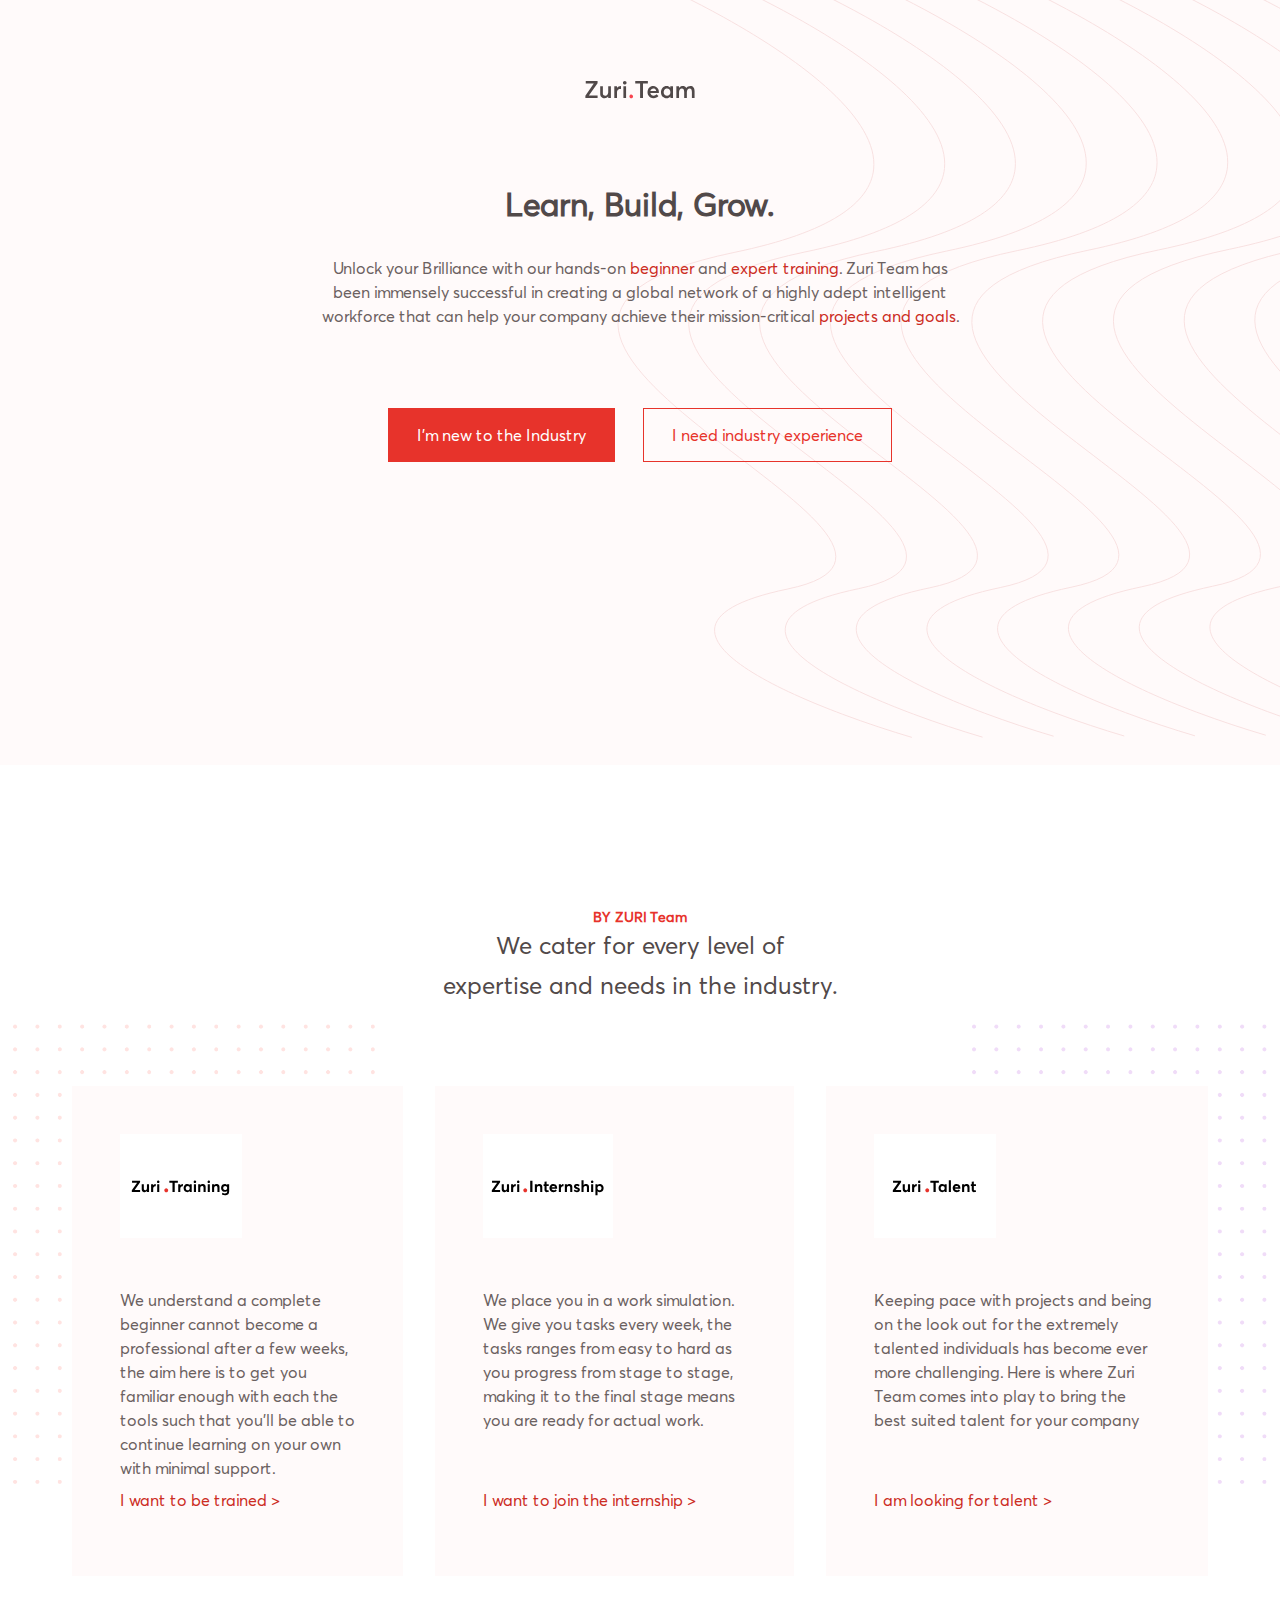
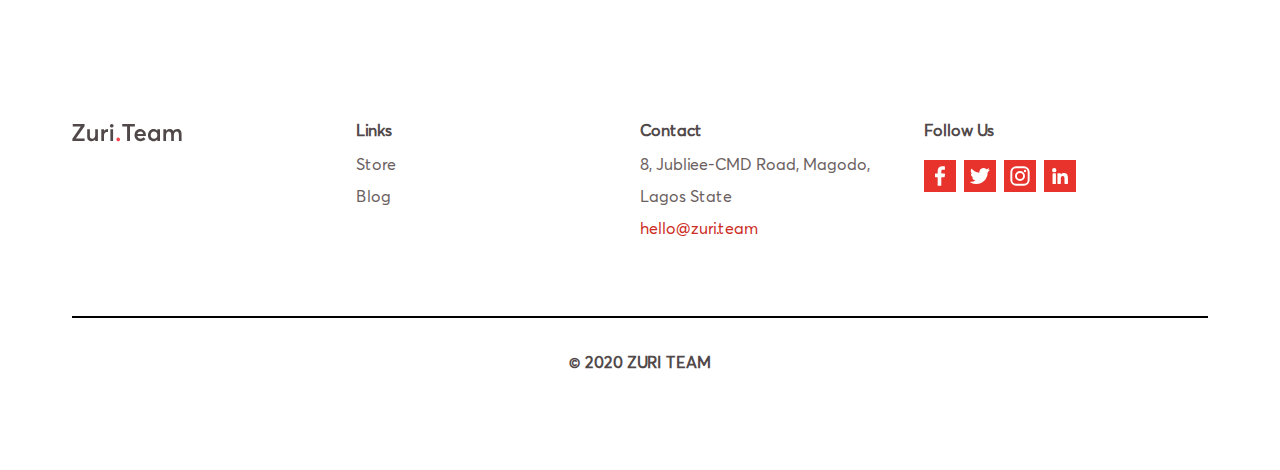
==== index.html @ 5b31861f "Updated Index, Styles and more Resources" ====
<!DOCTYPE html>
<html lang="en">
<head>
    <meta charset="UTF-8">
    <meta http-equiv="X-UA-Compatible" content="IE=edge">
    <meta name="viewport" content="width=device-width, initial-scale=1.0">
    <link href="assets/css/main-style.css" rel="stylesheet">
    <link href="assets/img/favicon.png" rel="icon" type="image/png">
    <title>ZURI | Learn, Build, Grow.</title>
</head>

<body>
    <section class="teaser__section">
        <div class="teaser__image">
            <img src="assets/img/zuri-logo-full.svg" alt="Zuri Team" class="brand__logo">
        </div>

        <div class="teaser">
            <h2 class="teaser__title">Learn, Build, Grow.</h2>
            <p>Unlock your Brilliance with our hands-on <a href="page2/index.html">beginner</a> and <a href="https://internship.zuri.team/">expert training</a>. Zuri Team has been immensely successful in creating a global network of a highly adept intelligent workforce that can help your company achieve their mission-critical <a href="page3/index.html">projects and goals</a>.</p>
            <div class="nav--btns">
                <a href="page2/index.html">
                    <button class="btns btn1">I'm new to the Industry</button>
                </a>
                <a href="page3/index.html">
                    <button class="btns btn2">I need industry experience</button>
                </a>
            </div>
        </div>
    </section>

    <section class="programs__section">
        <div>
            <h3 class="page__tag_heading">BY ZURI Team</h3>
        <p class="page__tag_tag">We cater for every level of <br> expertise and needs in the industry.</p>
        </div>
        <div class="programs__menu">
            <div class="programs__item">
                <div class="">
                    <img alt="" src="assets/img/zuri-training-img.svg">
                    <p class="item__caption">We understand a complete beginner cannot become a professional after a few weeks, the aim here is to get you familiar enough with each the tools such that you’ll be able to continue learning on your own with minimal support.</p>
                    <p class="programs__item_p"><a href="page2/index.html">I want to be trained &gt;</a></p>
                </div>
            </div>
            <div class="">
                <div class="programs__item">
                    <img alt="" src="assets/img/zuri-internship-img.svg">
                    <p class="item__caption">We place you in a work simulation. We give you tasks every week, the tasks ranges from easy to hard as you progress from stage to stage, making it to the final stage means you are ready for actual work.</p>
                    <p class="programs__item_p"><a href="https://internship.zuri.team/">I want to join the internship &gt;</a></p>
                </div>
            </div>
            <div>
                <div class="programs__item">
                    <img alt="" src="assets/img/zuri-talent-img.svg">
                    <p class="item__caption">Keeping pace with projects and being on the look out for the extremely talented individuals has become ever more challenging. Here is where Zuri Team comes into play to bring the best suited talent for your company</p>
                    <p class="programs__item_p"><a href="page3/index.html">I am looking for talent &gt;</a></p>
                </div>
            </div>
        </div>
    </section>

    <footer class="footer">
        <div class="footer__wrapper">
            <div class="">
                <img alt="" class="" src="assets/img/zuri-logo-full.svg">
            </div>
            <div class="footer__links">
                <h3>Links</h3>              
                <a href="https://flutterwave.com/store/zuriteam">
                    <p>Store</p>
                </a>
                <a href="https://blog.zuri.team">
                    <p>Blog</p>
                </a>
            </div>
            <div class="footer__links">
                <h3>Contact</h3>
                <address>8, Jubliee-CMD Road, Magodo, <br>Lagos State</address>
                <p><a href="mailto:hello@zuri.com">hello@zuri.team</a></p>
            </div>
            <div class="footer__links">
                <h3>Follow Us</h3>
                
                <!-- WORK ON THE CONTACT ICONS
                    ** LINKEDIN LINK FIX
                 -->

                <div class="social__media_icons">
                    <a target="_blank" href="https://web.facebook.com/thezuriteam">
                        <img alt="Zuri &commat; Facebook" src="assets/img/fb.svg">
                    </a>
                    <a target="_blank" href="https://twitter.com/theZuriTeam">
                        <img alt="Zuri &commat; Twitter" src="assets/img/tweet.svg">
                    </a>
                    <a target="_blank" href="https://www.instagram.com/thezuriteam/">
                        <img alt="Zuri &commat; Instagram" src="assets/img/insta.svg">
                    </a>
                    <a href="https://www.linkedin.com/in/zuri">
                        <img alt="Zuri &commat; Linkedin" src="assets/img/linkedin.svg">
                    </a>
                </div>
            </div>
        </div>
        <div>
            <hr class="footer__line">
        </div>
        <div class="copyright">
            <small class=""> &copy; 2020 ZURI TEAM </small>
        </div>
    </footer>
</body>
</html>
---- assets/css/main-style.css ----
@font-face {
    font-family: Averta;
    src: url(../fonts/FontsFree-Net-AvertaDemoPECuttedDemo-Regular.ttf)
}

/*================
  CSS Reset Tool v2.0
================*/

/* http://meyerweb.com/eric/tools/css/reset/    v2.0 | 20110126 
  License: none (public domain) 
*/

html, body, div, span, applet, object, iframe,
h1, h2, h3, h4, h5, h6, p, blockquote, pre,
a, abbr, acronym, address, big, cite, code,
del, dfn, em, img, ins, kbd, q, s, samp,
small, strike, strong, sub, sup, tt, var,
b, u, i, center,
dl, dt, dd, ol, ul, li,
fieldset, form, label, legend,
table, caption, tbody, tfoot, thead, tr, th, td,
article, aside, canvas, details, embed,
figure, figcaption, footer, header, hgroup,
menu, nav, output, ruby, section, summary,
time, mark, audio, video {
    margin: 0;
    padding: 0;
    border: 0;
    font-size: 100%;
    font: inherit;
    vertical-align: baseline;
}

/* HTML5 display-role reset for older browsers */
article, aside, details, figcaption, figure,
footer, header, hgroup, menu, nav, section {
    display: block;
}

body {
    line-height: 1.5;
}

ol, ul {
    list-style: none;
}

blockquote, q {
    quotes: none;
}

blockquote:before, blockquote:after,
q:before, q:after {
    content: '';
    content: none;
}

table {
    border-collapse: collapse;
    border-spacing: 0;
}

/*================
  Typography
================*/

h2, h3 {
    line-height: normal;
    letter-spacing: normal;
    font-weight: 700;
}

h2 {
    font-size: 1.5rem;    
}

h3 {
    font-size: 1rem;
}

small {
    font-size: 0.8rem;
    font-weight: 400;
}


* {
    margin: 0;
    padding: 0;
    box-sizing: border-box;
    font-family: Averta, sans-serif !important;
}

html {
    scroll-behavior: smooth;
}

body {
    color: rgb(81, 73, 73);
}

a {
    color: rgb(204, 44, 35);
    text-decoration: none;
}

a:hover{
    color: rgb(216, 83, 75);
}

p,
address {
    color: rgb(107, 97, 97);
}

.teaser__section::after {
    content: "";
    width: 100%;
    height: 48rem;
    display: inline-block;
    position: absolute;
    top: 0;
    left: 0;
    z-index: -5;
    text-align: center;
    background-image: url(../img/hero-bg.svg);
    background-size: cover;
    background-position: center;
    background-repeat: no-repeat;
}

.teaser__section {
    margin: auto;
    width: auto;
    height: 48rem;
    position: relative;
    text-align: center;
    /* background-image: url(../img/hero-bg.svg); */
    background-size: cover;
    background-position: center;
    background-repeat: no-repeat;
}

.teaser__image {
    margin: 0 auto 5rem;
    padding-top: 5rem;
}

.teaser__title {
    margin-bottom: 2rem;
    font-size: 2rem;
}

.teaser {
    margin: 0 auto;
    padding: 0 20rem;
}

.nav--btns {
    padding-top: 5rem;
    display: flex;
    flex-wrap: wrap;
    gap: 1.75rem;
    justify-content: center;
}

.btns {
    padding: 1rem 1.75rem;
    font-size: 1rem;
    border: 1px solid rgb(231, 51, 43);
    cursor: pointer;
    position: relative;
    transition: all 0.5s ease-in-out;
}

.btn1::after {
    content: '';
    width: 100%;
    height: 100%;
    position: absolute;
    top: 0;
    left: 0;
    z-index: -1;
    background-color: rgb(231, 51, 43);
}

.btn1:hover::after, .btn1:focus::after {
    animation: x-move 1s forwards;
}

@keyframes x-move {
    100% {
      width: 0%;
    }
}

.btn1 {
    background: none;
    color: rgb(255, 255, 255);
}

.btn1:hover {
    color: rgb(231, 51, 43);
    /* background-color: rgb(255, 255, 255);*/
}

.btn2::after {
    content: '';
    width: 0%;
    height: 100%;
    position: absolute;
    top: 0;
    left: 0;
    z-index: -2;
    background: rgb(231, 51, 43);
}

.btn2:hover::after,
.btn2:focus::after {
    animation: xy-move 1s forwards;
}

@keyframes xy-move {
    100% {
      width: 100%;
    }
}

.btn2 {
    background: none;
    color: rgb(231, 51, 43);
}

.btn2:hover {
    color: rgb(255, 255, 255);
    /* background-color: rgb(231, 51, 43);*/
}

/*================
  Page Programs
================*/

.programs__section {
    background-image: url(../img/left_bvmv7q.png), url(../img/right_yz6hn3.png);
    background-size: 376px, 376px;
    background-position: -0.0625rem 16rem, 60.75rem 16rem;
    background-repeat: no-repeat, no-repeat;
}

.page__tag_heading {
    padding-top: 8.75rem;
    font-size: 0.875rem;
    text-align: center;
    color: rgb(231, 51, 43);
}

.page__tag_tag {
    margin-bottom: 3rem;
    font-size: 1.5rem;
    line-height: 2.5rem;
    text-align: center;
    color: rgb(81, 73, 73);
}

.programs__menu {
    padding: 2rem 4.5rem 4.5rem;
    display: flex;
    /* flex-wrap: wrap; */
    gap: 2rem;
}

.programs__item {
    width: 100%;
    background-color: rgb(255, 250, 250);
    padding: 3rem;
}

.programs__item img {
    margin-bottom: 2.75rem;
}

.programs__item_p {
    padding-bottom: 1rem;
}

.item__caption {
    height: 12.5rem;
}

/*================
  Footer
================*/

.page__footer {
    margin-top: 14rem;
}

.footer__wrapper {
    padding: 4.5rem;
    display: flex;
    /* gap: 4rem; */
    justify-content: space-between;
    /* flex-wrap: wrap; */
    line-height: 2rem;
}

.footer__wrapper div {
    width: 100%;
}

.footer__links h3{
    margin-bottom: 0.5rem;
}

.social__media_icons {
    padding-top: 0.75rem;
    display: flex;
    gap: 0.5rem;
}

.social__media_icons a {
    width: 2rem;
}

.footer__line {
    margin: 0 4.5rem;
    border: 0.01rem rgb(0, 0, 0) solid;
}

.copyright {   
    margin-top: 2rem;
    padding-bottom: 6rem;
    text-align: center;
}

.copyright small {
    font-size: 1rem; 
    font-weight: 700;
}

/* WORK CONTINUES */

@media (max-width: 768px) {

    /* .hero-container {
        height: auto;
    }

    img.logo-img {
        display: block;
        padding-top: 50px;
        margin: auto;
        margin-bottom: 20px;
    }

    .hero h2 {
        font-size: 28px;
        line-height: 34px;
        text-align: center;
    }

    .btn-div {
        margin-bottom: 50px;
    }


    button.my-btn {
        display: block;
        margin: auto;
        justify-content: center;
    }

    h3.heading {
        margin-top: 60px !important;
    }

    .footer-flex-container {
        flex-direction: column;
        justify-content: center;
        align-items: center;
    }

    .footer-logo {
        width: 150px;
        margin-bottom: 15px;
    }

    .footer-flex-container h3 {
        font-size: 24px;
        margin-top: 20px;

    } */
}
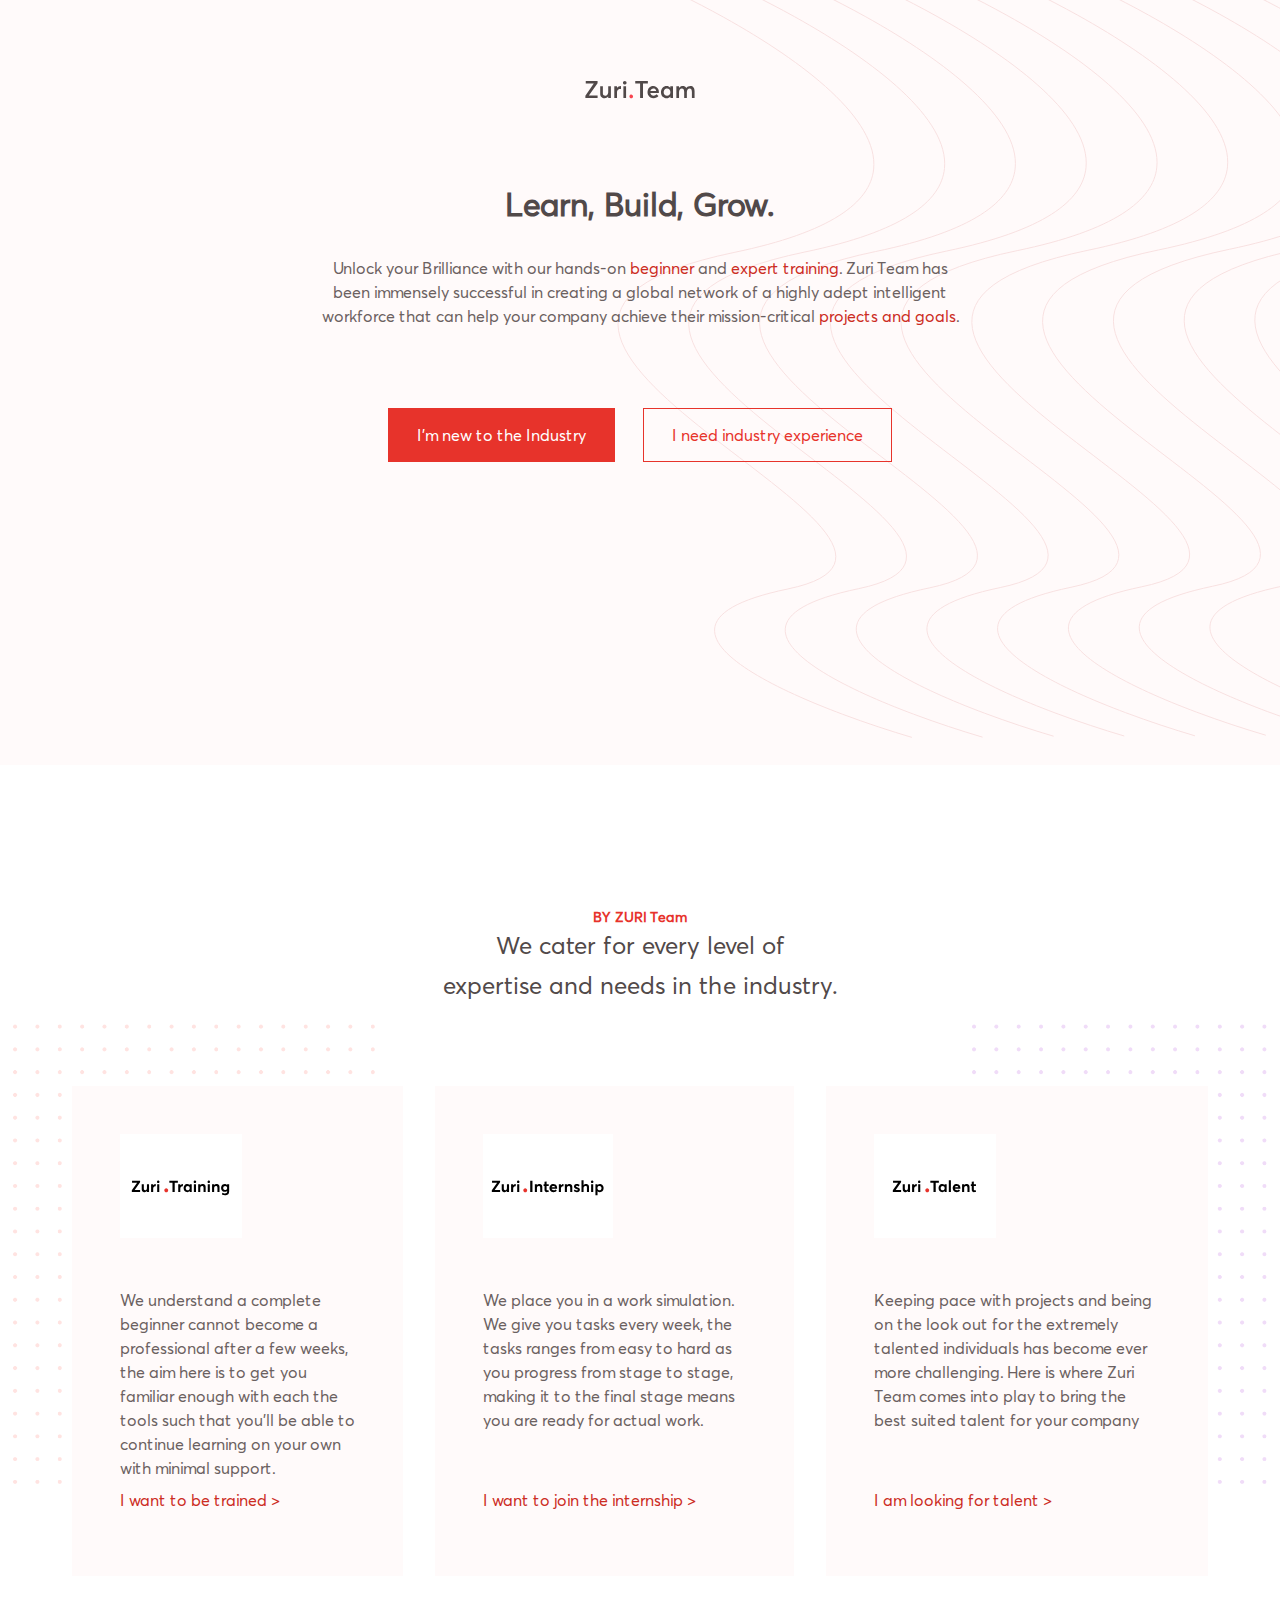
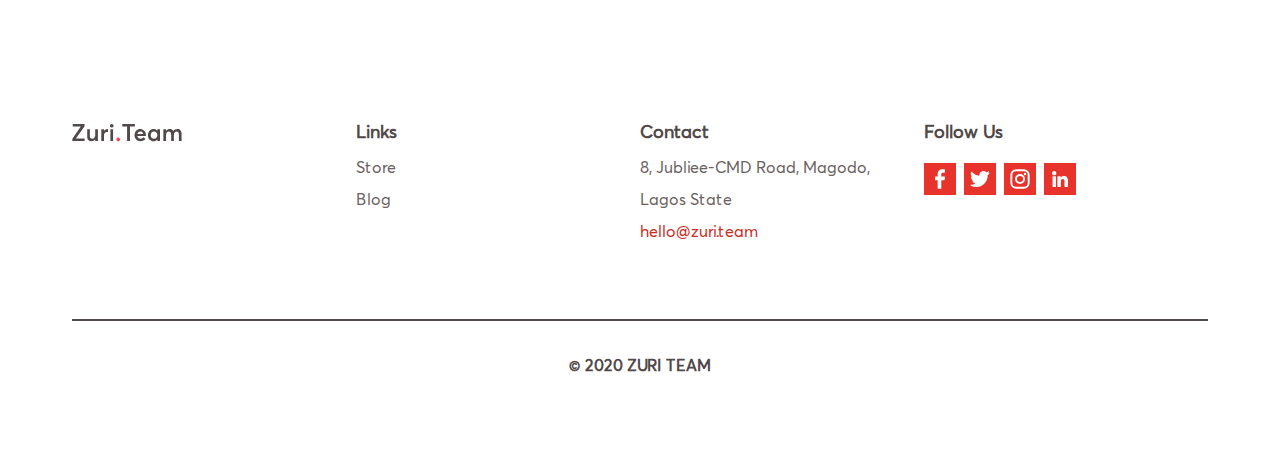
==== commit c1fc98b5: "Updated Index files and Resources" ====
--- a/index.html
+++ b/index.html
@@ -4,7 +4,8 @@
     <meta charset="UTF-8">
     <meta http-equiv="X-UA-Compatible" content="IE=edge">
     <meta name="viewport" content="width=device-width, initial-scale=1.0">
-    <link href="assets/css/main-style.css" rel="stylesheet">
+    <link rel="stylesheet" href="assets/css/main-style.css">
+    <link rel="stylesheet" href="assets/css/style-module.css">
     <link href="assets/img/favicon.png" rel="icon" type="image/png">
     <title>ZURI | Learn, Build, Grow.</title>
 </head>
@@ -81,9 +82,7 @@
             <div class="footer__links">
                 <h3>Follow Us</h3>
                 
-                <!-- WORK ON THE CONTACT ICONS
-                    ** LINKEDIN LINK FIX
-                 -->
+                <!-- ** LINKEDIN LINK FIX -->
 
                 <div class="social__media_icons">
                     <a target="_blank" href="https://web.facebook.com/thezuriteam">
--- a/assets/css/main-style.css
+++ b/assets/css/main-style.css
@@ -3,97 +3,8 @@
     src: url(../fonts/FontsFree-Net-AvertaDemoPECuttedDemo-Regular.ttf)
 }
 
-/*================
-  CSS Reset Tool v2.0
-================*/
-
-/* http://meyerweb.com/eric/tools/css/reset/    v2.0 | 20110126 
-  License: none (public domain) 
-*/
-
-html, body, div, span, applet, object, iframe,
-h1, h2, h3, h4, h5, h6, p, blockquote, pre,
-a, abbr, acronym, address, big, cite, code,
-del, dfn, em, img, ins, kbd, q, s, samp,
-small, strike, strong, sub, sup, tt, var,
-b, u, i, center,
-dl, dt, dd, ol, ul, li,
-fieldset, form, label, legend,
-table, caption, tbody, tfoot, thead, tr, th, td,
-article, aside, canvas, details, embed,
-figure, figcaption, footer, header, hgroup,
-menu, nav, output, ruby, section, summary,
-time, mark, audio, video {
-    margin: 0;
-    padding: 0;
-    border: 0;
-    font-size: 100%;
-    font: inherit;
-    vertical-align: baseline;
-}
-
-/* HTML5 display-role reset for older browsers */
-article, aside, details, figcaption, figure,
-footer, header, hgroup, menu, nav, section {
-    display: block;
-}
-
-body {
-    line-height: 1.5;
-}
-
-ol, ul {
-    list-style: none;
-}
-
-blockquote, q {
-    quotes: none;
-}
-
-blockquote:before, blockquote:after,
-q:before, q:after {
-    content: '';
-    content: none;
-}
-
-table {
-    border-collapse: collapse;
-    border-spacing: 0;
-}
-
-/*================
-  Typography
-================*/
-
-h2, h3 {
-    line-height: normal;
-    letter-spacing: normal;
-    font-weight: 700;
-}
-
-h2 {
-    font-size: 1.5rem;    
-}
-
-h3 {
-    font-size: 1rem;
-}
-
-small {
-    font-size: 0.8rem;
-    font-weight: 400;
-}
-
-
 * {
-    margin: 0;
-    padding: 0;
-    box-sizing: border-box;
     font-family: Averta, sans-serif !important;
-}
-
-html {
-    scroll-behavior: smooth;
 }
 
 body {
@@ -325,7 +236,7 @@
 
 .footer__line {
     margin: 0 4.5rem;
-    border: 0.01rem rgb(0, 0, 0) solid;
+    border: 0.01rem rgb(81, 73, 73) solid;
 }
 
 .copyright {   
--- a/assets/css/style-module.css
+++ b/assets/css/style-module.css
@@ -0,0 +1,96 @@
+/*================
+  CSS Reset Tool v2.0
+================*/
+
+/* http://meyerweb.com/eric/tools/css/reset/    v2.0 | 20110126 
+  License: none (public domain) 
+*/
+
+html, body, div, span, applet, object, iframe,
+h1, h2, h3, h4, h5, h6, p, blockquote, pre,
+a, abbr, acronym, address, big, cite, code,
+del, dfn, em, img, ins, kbd, q, s, samp,
+small, strike, strong, sub, sup, tt, var,
+b, u, i, center,
+dl, dt, dd, ol, ul, li,
+fieldset, form, label, legend,
+table, caption, tbody, tfoot, thead, tr, th, td,
+article, aside, canvas, details, embed,
+figure, figcaption, footer, header, hgroup,
+menu, nav, output, ruby, section, summary,
+time, mark, audio, video {
+    margin: 0;
+    padding: 0;
+    border: 0;
+    font-size: 100%;
+    font: inherit;
+    vertical-align: baseline;
+}
+
+/* HTML5 display-role reset for older browsers */
+article, aside, details, figcaption, figure,
+footer, header, hgroup, menu, nav, section {
+    display: block;
+}
+
+body {
+    line-height: 1.5;
+}
+
+ol, ul {
+    list-style: none;
+}
+
+blockquote, q {
+    quotes: none;
+}
+
+blockquote:before, blockquote:after,
+q:before, q:after {
+    content: '';
+    content: none;
+}
+
+table {
+    border-collapse: collapse;
+    border-spacing: 0;
+}
+
+/*================
+  Typography
+================*/
+
+h1, h2, h3 {
+    line-height: normal;
+    letter-spacing: normal;
+    font-weight: 700;
+}
+
+h1 {
+    font-size: 2rem;
+}
+h2 {
+    font-size: 1.5rem;    
+}
+
+h3 {
+    font-size: 1.125rem;
+}
+
+small {
+    font-size: 0.8rem;
+    font-weight: 400;
+}
+
+
+* {
+    box-sizing: border-box;
+}
+
+html {
+    scroll-behavior: smooth;
+}
+
+img {
+    max-width: 100%;
+}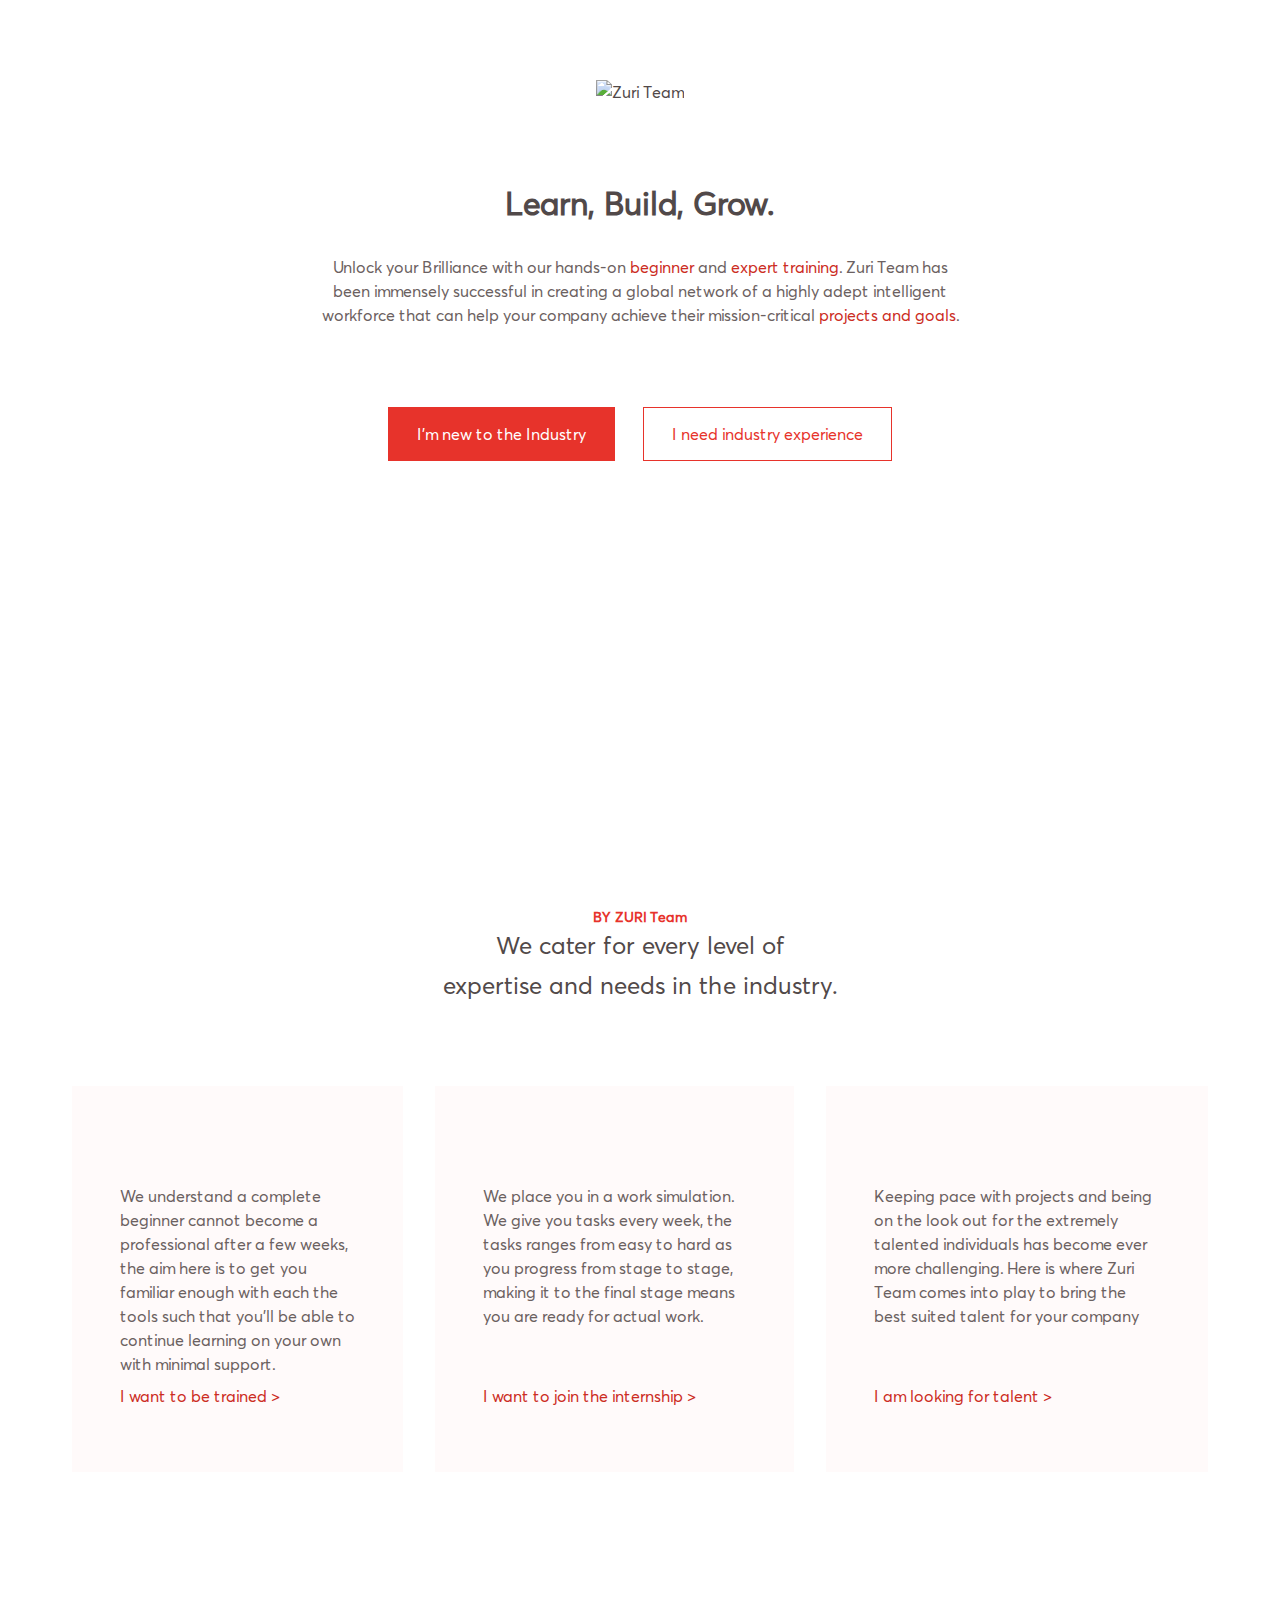
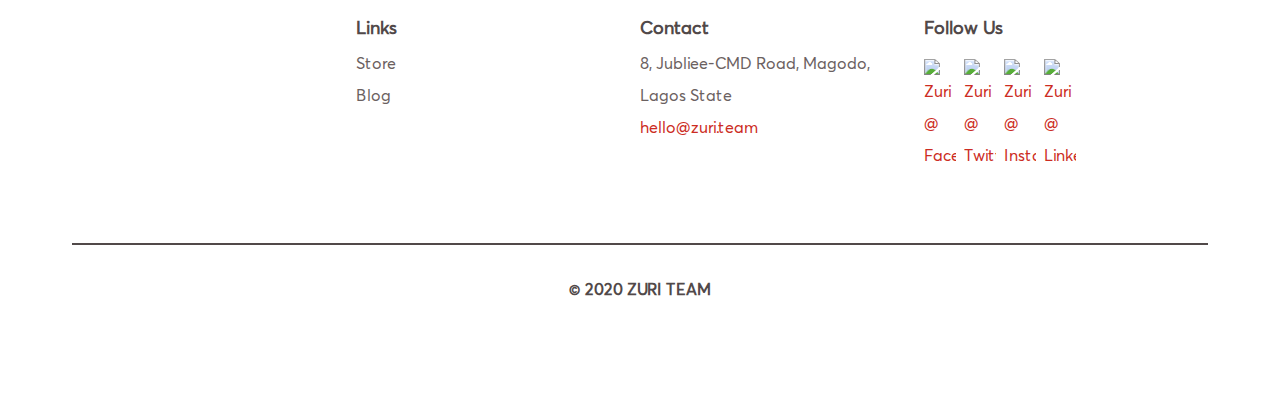
==== commit 303f5a32: "Updated Index files and README" ====
--- a/index.html
+++ b/index.html
@@ -79,10 +79,8 @@
                 <address>8, Jubliee-CMD Road, Magodo, <br>Lagos State</address>
                 <p><a href="mailto:hello@zuri.com">hello@zuri.team</a></p>
             </div>
-            <div class="footer__links">
+            <div class="footer__links social__media">
                 <h3>Follow Us</h3>
-                
-                <!-- ** LINKEDIN LINK FIX -->
 
                 <div class="social__media_icons">
                     <a target="_blank" href="https://web.facebook.com/thezuriteam">
@@ -94,7 +92,7 @@
                     <a target="_blank" href="https://www.instagram.com/thezuriteam/">
                         <img alt="Zuri &commat; Instagram" src="assets/img/insta.svg">
                     </a>
-                    <a href="https://www.linkedin.com/in/zuri">
+                    <a href="https://www.linkedin.com/company/zuri-team/">
                         <img alt="Zuri &commat; Linkedin" src="assets/img/linkedin.svg">
                     </a>
                 </div>
--- a/assets/css/main-style.css
+++ b/assets/css/main-style.css
@@ -1,8 +1,3 @@
-@font-face {
-    font-family: Averta;
-    src: url(../fonts/FontsFree-Net-AvertaDemoPECuttedDemo-Regular.ttf)
-}
-
 * {
     font-family: Averta, sans-serif !important;
 }
@@ -82,7 +77,7 @@
     border: 1px solid rgb(231, 51, 43);
     cursor: pointer;
     position: relative;
-    transition: all 0.5s ease-in-out;
+    transition: all 0.7s ease-in-out;
 }
 
 .btn1::after {
--- a/assets/css/style-module.css
+++ b/assets/css/style-module.css
@@ -1,3 +1,51 @@
+/*================
+  Page 1 Fonts
+================*/
+
+@font-face {
+    font-family: Averta;
+    src: url('../fonts/FontsFree-Net-AvertaDemoPECuttedDemo-Regular.ttf');
+}
+
+
+/*================
+  Page 2 Fonts
+================*/
+
+@font-face {
+    font-family: 'Graphik';
+    src: url('../fonts/page2/Graphik-Regular.woff2') format('woff2');
+    font-weight: normal;
+    font-display: fallback;
+    font-style: normal;
+    unicode-range: U+0020-007F;
+}
+@font-face {
+    font-family: 'Graphik';
+    src: url('../fonts/page2/Graphik-MediumItalic.woff2') format('woff2');
+    font-weight: 500;
+    font-display: fallback;
+    font-style: normal;
+    unicode-range: U+0020-007F;
+}
+@font-face {
+    font-family: 'Graphik';
+    src: url('../fonts/page2/Graphik-Semibold.woff2') format('woff2');
+    font-weight: 600;
+    font-display: fallback;
+    font-style: normal;
+    unicode-range: U+0020-007F;
+}
+@font-face {
+    font-family: 'Graphik';
+    src: url('../fonts/page2/Graphik-Bold.woff2') format('woff2');
+    font-weight: 700;
+    font-display: fallback;
+    font-style: normal;
+    unicode-range: U+0020-007F;
+}
+
+
 /*================
   CSS Reset Tool v2.0
 ================*/
@@ -60,7 +108,7 @@
   Typography
 ================*/
 
-h1, h2, h3 {
+h1, h2, h3, h4 {
     line-height: normal;
     letter-spacing: normal;
     font-weight: 700;
@@ -77,11 +125,18 @@
     font-size: 1.125rem;
 }
 
+h4 {
+    font-size: 1rem;
+}
+
 small {
     font-size: 0.8rem;
     font-weight: 400;
 }
 
+/*================
+  Universal
+================*/
 
 * {
     box-sizing: border-box;
@@ -91,6 +146,10 @@
     scroll-behavior: smooth;
 }
 
+a {
+    text-decoration: none;
+}
+
 img {
     max-width: 100%;
 }